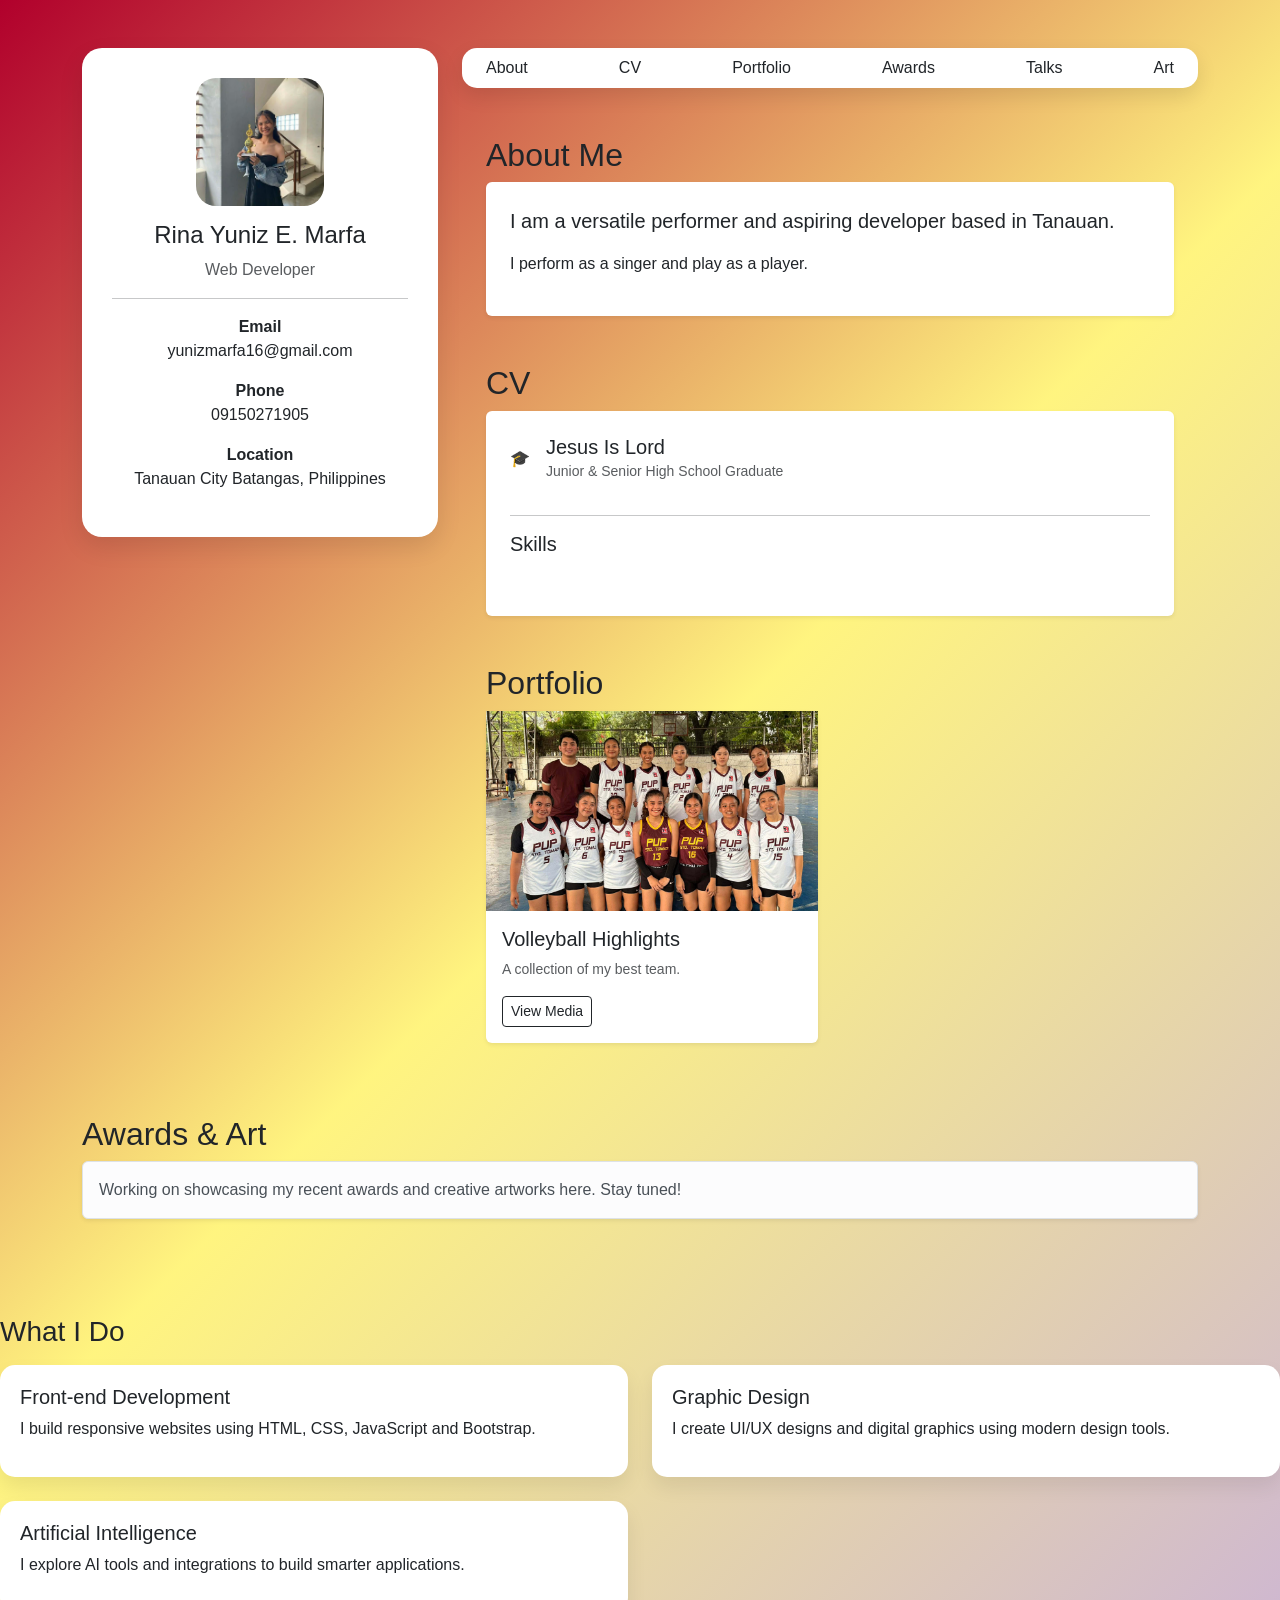
==== index.html @ 7ba2dbb7 "Add files via upload" ====
<!DOCTYPE html>
<html lang="en">

<head>
    <meta charset="UTF-8">
    <meta name="viewport" content="width=device-width, initial-scale=1">

    <title>My Portfolio</title>

    <!-- Bootstrap -->
    <link href="https://cdn.jsdelivr.net/npm/bootstrap@5.3.2/dist/css/bootstrap.min.css" rel="stylesheet">

    <style>
        body {
            background: linear-gradient(135deg, #b1002c, hsl(55, 100%, 75%), #cfb8d0);
            font-family: Arial;
        }

        .profile-card {
            background: white;
            border-radius: 20px;
            padding: 30px;
            box-shadow: 0 10px 25px rgba(0, 0, 0, 0.1);
            text-align: center;
        }

        .profile-card img {
            width: 120px;
            height: 120px;
            border-radius: 20px;
            object-fit: cover;
            margin-bottom: 15px;
        }

        .info-card {
            background: white;
            border-radius: 15px;
            padding: 20px;
            box-shadow: 0 10px 20px rgba(0, 0, 0, 0.08);
            height: 100%;
        }

        .navbar {
            border-radius: 15px;
            box-shadow: 0 8px 20px rgba(0, 0, 0, 0.1);
        }
    </style>
</head>

<body>

    <div class="container py-5">

        <div class="row">

            <!-- LEFT PROFILE -->
            <div class="col-md-4 mb-4">

                <div class="profile-card">

                    <img src="yuniz.jpg" style="width:128px;height:128px;">

                    <h4>Rina Yuniz E. Marfa</h4>
                    <p class="text-muted">Web Developer</p>

                    <hr>

                    <p><strong>Email</strong><br>yunizmarfa16@gmail.com</p>
                    <p><strong>Phone</strong><br>09150271905</p>
                    <p><strong>Location</strong><br>Tanauan City Batangas, Philippines</p>

                </div>

            </div>

            <!-- RIGHT CONTENT -->
            <div class="col-md-8">

                <!-- NAV -->
                <nav class="navbar navbar-light bg-white px-4 mb-4">
                    <a class="nav-link" href="#about">About</a>
                    <a class="nav-link" href="#cv">CV</a>
                    <a class="nav-link" href="#portfolio">Portfolio</a>
                    <a class="nav-link" href="#awards">Awards</a>
                    <a class="nav-link" href="#talks">Talks</a>
                    <a class="nav-link" href="#art">Art</a>
                </nav>

                <div class="content-wrapper p-4">

                    <section id="about" class="mb-5">
                        <h2 class="section-title">About Me</h2>
                        <div class="card shadow-sm border-0 p-4 bg-glass">
                            <p class="lead">I am a versatile performer and aspiring developer based in Tanauan.</p>
                            <p>I perform as a singer and play as a player.</p>
                        </div>
                    </section>

                    <section id="cv" class="mb-5">
                        <h2 class="section-title">CV</h2>
                        <div class="card shadow-sm border-0 p-4">
                            <div class="d-flex align-items-center mb-3">
                                <div class="icon-box me-3">🎓</div>
                                <div>
                                    <h5 class="mb-0">Jesus Is Lord</h5>
                                    <small class="text-muted">Junior & Senior High School Graduate</small>
                                </div>
                            </div>
                            <hr>
                            <h5 class="mb-3">Skills</h5>
                            <div class="d-flex flex-wrap gap-2">
                                <span class="badge bg-soft-primary">Front-end Development</span>
                                <span class="badge bg-soft-primary">Public Performance</span>
                                <span class="badge bg-soft-primary">Event Hosting</span>
                            </div>
                        </div>
                    </section>

                    <section id="portfolio" class="mb-5">
                        <h2 class="section-title">Portfolio</h2>
                        <div class="row g-4">
                            <div class="col-md-6">
                                <div class="card project-card h-100 border-0 shadow-sm">
                                    <div class="project-image-wrapper">
                                        <img src="yuniz1.jpg" alt="VARSITY" class="img-fluid w-100"
                                            style="height: 200px; object-fit: cover;">
                                    </div>
                                    <div class="card-body">
                                        <h5>Volleyball Highlights</h5>
                                        <p class="small text-muted">A collection of my best team.</p>
                                        <button class="btn btn-sm btn-outline-dark">View Media</button>
                                    </div>
                                </div>
                            </div>
                        </div>
                </div>
            </div>

        </div>
        </section>

        <section id="awards" class="mb-5">
            <h2 class="section-title">Awards & Art</h2>
            <div class="alert alert-light border shadow-sm">
                Working on showcasing my recent awards and creative artworks here. Stay tuned!
            </div>
        </section>

    </div>

    <!-- WHAT I DO -->
    <h3 class="mb-3">What I Do</h3>

    <div class="row g-4">
        <div class="col-md-6">
            <div class="info-card">
                <h5>Front-end Development</h5>
                <p>
                    I build responsive websites using HTML, CSS, JavaScript and Bootstrap.
                </p>
            </div>
        </div>

        <div class="col-md-6">
            <div class="info-card">
                <h5>Graphic Design</h5>
                <p>
                    I create UI/UX designs and digital graphics using modern design tools.
                </p>
            </div>
        </div>

        <div class="col-md-6">
            <div class="info-card">
                <h5>Artificial Intelligence</h5>
                <p>
                    I explore AI tools and integrations to build smarter applications.
                </p>
            </div>
        </div>

    </div>

    </div>

    </div>

    </div>

</body>

</html>
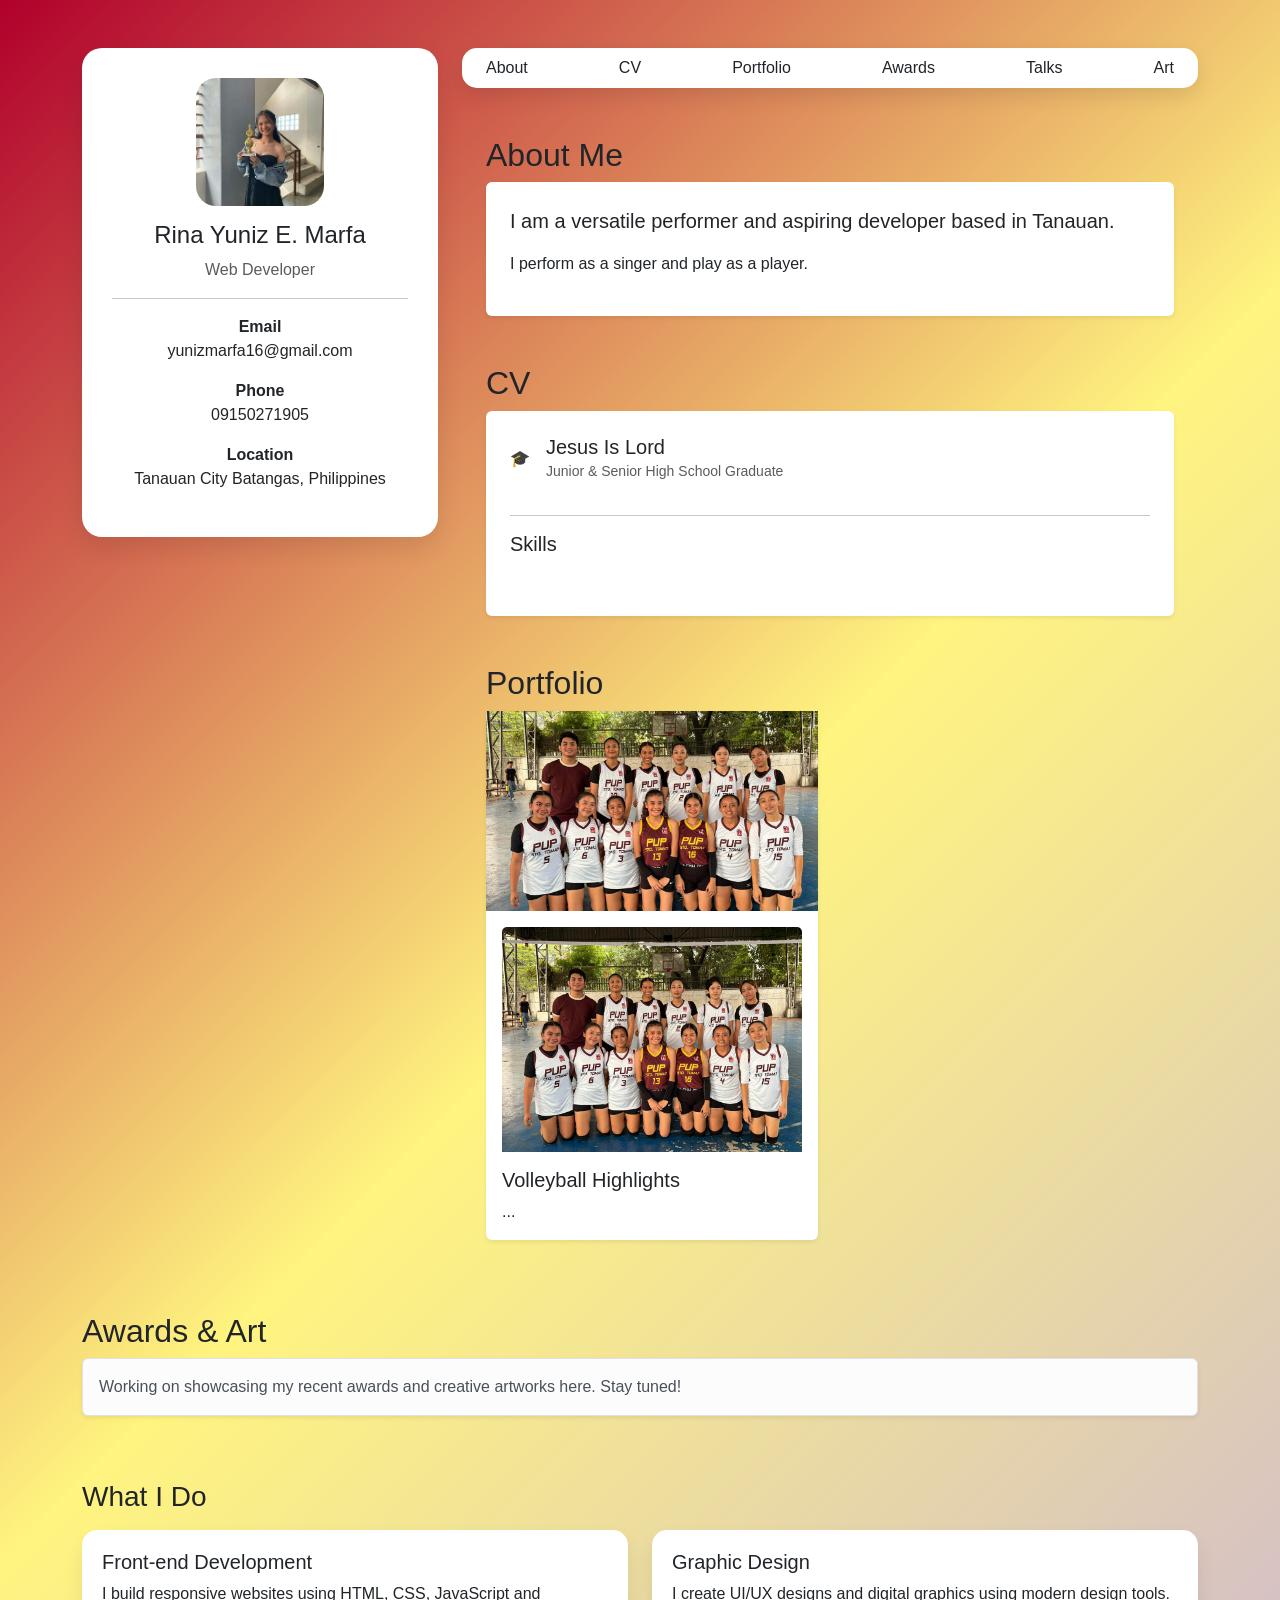
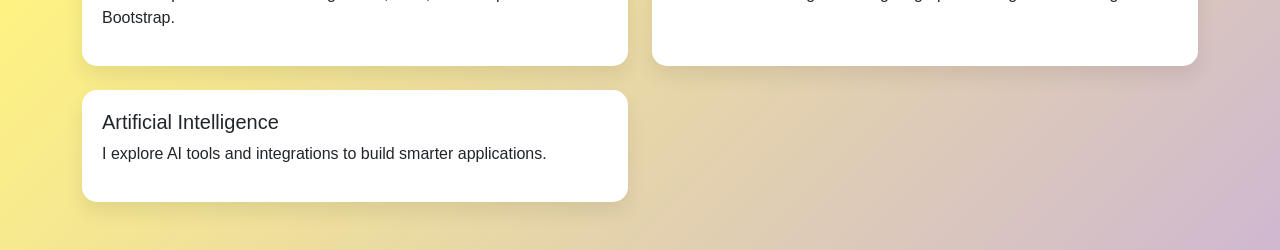
==== commit 865a2e45: "Update index.html" ====
--- a/index.html
+++ b/index.html
@@ -58,7 +58,7 @@
 
                 <div class="profile-card">
 
-                    <img src="yuniz.jpg" style="width:128px;height:128px;">
+                    <img src="yuniz.jpg"style="width:128px;height:128px;">
 
                     <h4>Rina Yuniz E. Marfa</h4>
                     <p class="text-muted">Web Developer</p>
@@ -126,10 +126,9 @@
                                             style="height: 200px; object-fit: cover;">
                                     </div>
                                     <div class="card-body">
-                                        <h5>Volleyball Highlights</h5>
-                                        <p class="small text-muted">A collection of my best team.</p>
-                                        <button class="btn btn-sm btn-outline-dark">View Media</button>
-                                    </div>
+    <img src="yuniz1.jpg" class="card-img-top mb-3" alt="Volleyball image">
+    <h5>Volleyball Highlights</h5>
+    ...
                                 </div>
                             </div>
                         </div>
@@ -189,4 +188,5 @@
 
 </body>
 
-</html>+
+</html>
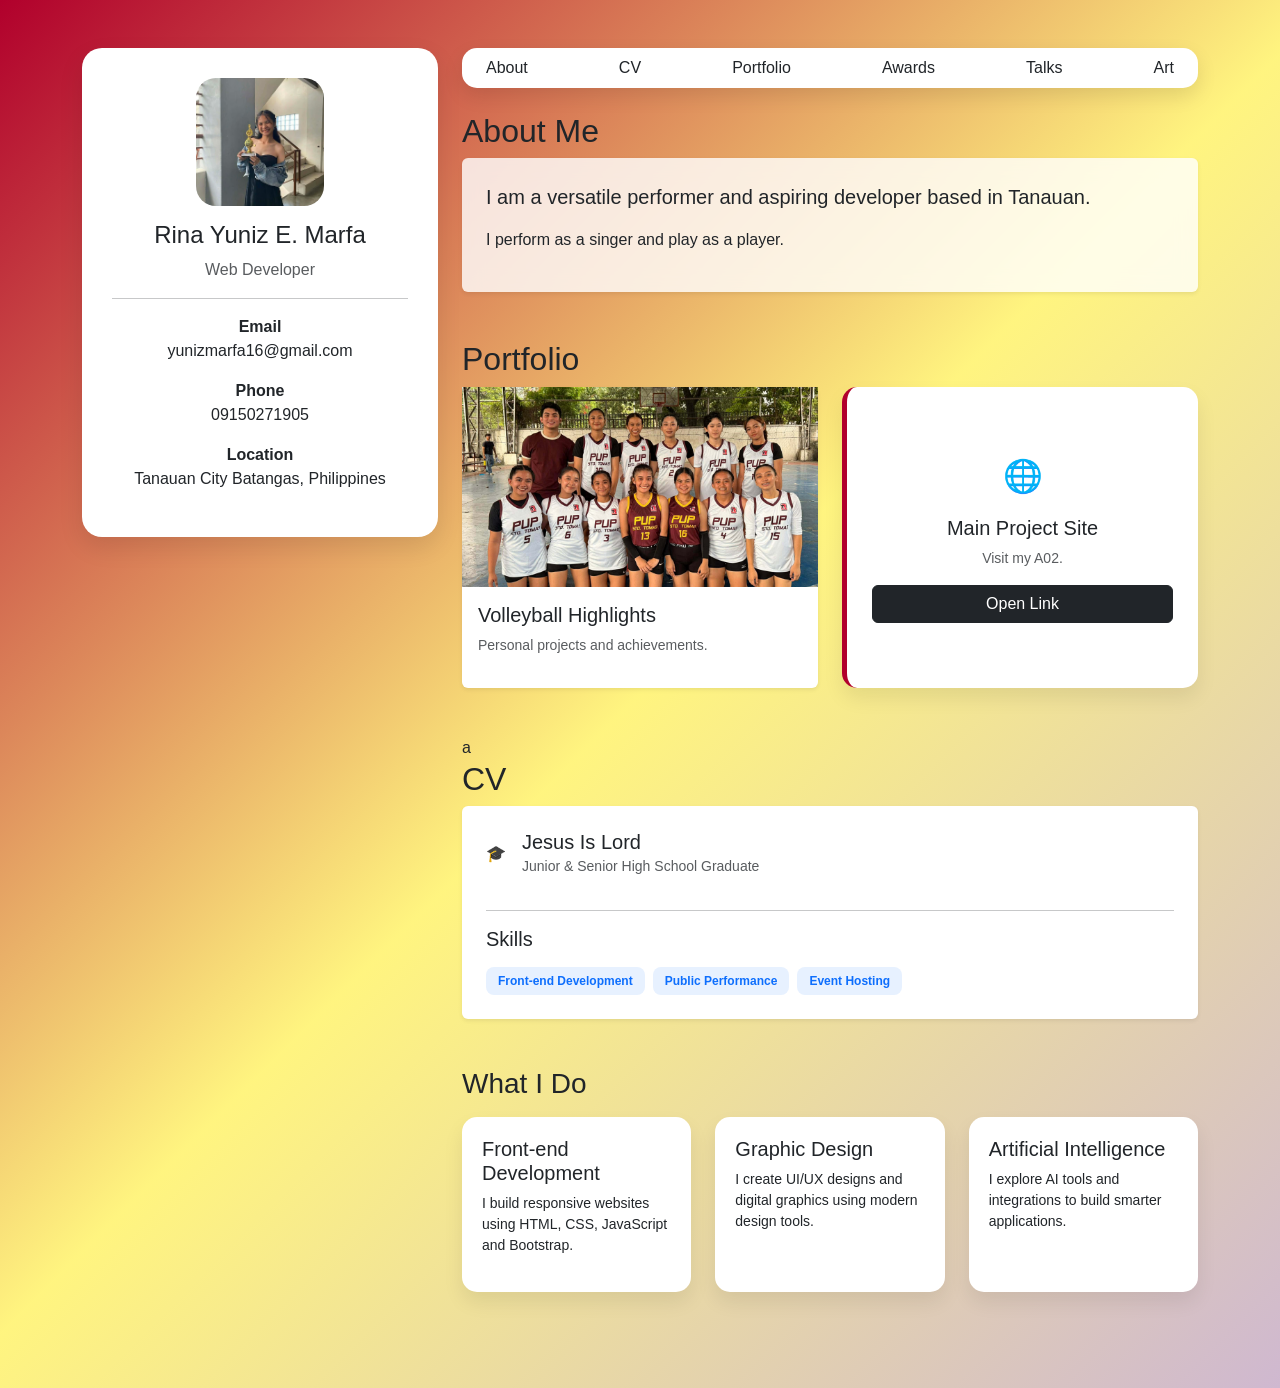
==== commit dd26b36b: "Update index.html" ====
--- a/index.html
+++ b/index.html
@@ -7,7 +7,6 @@
 
     <title>My Portfolio</title>
 
-    <!-- Bootstrap -->
     <link href="https://cdn.jsdelivr.net/npm/bootstrap@5.3.2/dist/css/bootstrap.min.css" rel="stylesheet">
 
     <style>
@@ -44,6 +43,34 @@
             border-radius: 15px;
             box-shadow: 0 8px 20px rgba(0, 0, 0, 0.1);
         }
+
+        .bg-glass {
+            background: rgba(255, 255, 255, 0.8) !important;
+            backdrop-filter: blur(10px);
+        }
+
+        .badge {
+            padding: 8px 12px;
+            border-radius: 8px;
+        }
+
+        .bg-soft-primary {
+            background-color: #e7f1ff;
+            color: #0d6efd;
+        }
+
+        .external-link-card {
+            background: white;
+            border-radius: 15px;
+            padding: 25px;
+            box-shadow: 0 10px 20px rgba(0, 0, 0, 0.08);
+            border-left: 5px solid #b1002c; /* Accents the box with your theme color */
+            transition: transform 0.3s ease;
+        }
+
+        .external-link-card:hover {
+            transform: translateY(-5px);
+        }
     </style>
 </head>
 
@@ -53,31 +80,21 @@
 
         <div class="row">
 
-            <!-- LEFT PROFILE -->
             <div class="col-md-4 mb-4">
-
                 <div class="profile-card">
-
-                    <img src="yuniz.jpg"style="width:128px;height:128px;">
-
+                    <img src="yuniz.jpg" style="width:128px;height:128px;">
                     <h4>Rina Yuniz E. Marfa</h4>
                     <p class="text-muted">Web Developer</p>
-
                     <hr>
-
                     <p><strong>Email</strong><br>yunizmarfa16@gmail.com</p>
                     <p><strong>Phone</strong><br>09150271905</p>
                     <p><strong>Location</strong><br>Tanauan City Batangas, Philippines</p>
-
                 </div>
-
             </div>
 
-            <!-- RIGHT CONTENT -->
             <div class="col-md-8">
 
-                <!-- NAV -->
-                <nav class="navbar navbar-light bg-white px-4 mb-4">
+                <nav class="navbar navbar-light bg-white px-4 mb-4 d-flex justify-content-between">
                     <a class="nav-link" href="#about">About</a>
                     <a class="nav-link" href="#cv">CV</a>
                     <a class="nav-link" href="#portfolio">Portfolio</a>
@@ -86,7 +103,7 @@
                     <a class="nav-link" href="#art">Art</a>
                 </nav>
 
-                <div class="content-wrapper p-4">
+                <div class="content-wrapper">
 
                     <section id="about" class="mb-5">
                         <h2 class="section-title">About Me</h2>
@@ -95,6 +112,34 @@
                             <p>I perform as a singer and play as a player.</p>
                         </div>
                     </section>
+
+                    <section id="portfolio" class="mb-5">
+                        <h2 class="section-title">Portfolio</h2>
+                        <div class="row g-4">
+                            <div class="col-md-6">
+                                <div class="card project-card h-100 border-0 shadow-sm">
+                                    <div class="project-image-wrapper">
+                                        <img src="yuniz1.jpg" alt="VARSITY" class="img-fluid w-100" style="height: 200px; object-fit: cover;">
+                                    </div>
+                                    <div class="card-body">
+                                        <h5>Volleyball Highlights</h5>
+                                        <p class="text-muted small">Personal projects and achievements.</p>
+                                    </div>
+                                </div>
+                            </div>
+
+                            <div class="col-md-6">
+                                <div class="external-link-card h-100 d-flex flex-column justify-content-center align-items-center text-center">
+                                    <div class="mb-3">
+                                        <span style="font-size: 2rem;">🌐</span>
+                                    </div>
+                                    <h5>Main Project Site</h5>
+                                    <p class="text-muted small">Visit my A02.</p>
+                                    <a href="https://yourenice.github.io/yuniz.github.io/" target="_blank" class="btn btn-dark w-100">Open Link</a>
+                                </div>
+                            </div>
+                        </div>
+                    </section>a
 
                     <section id="cv" class="mb-5">
                         <h2 class="section-title">CV</h2>
@@ -116,77 +161,33 @@
                         </div>
                     </section>
 
-                    <section id="portfolio" class="mb-5">
-                        <h2 class="section-title">Portfolio</h2>
-                        <div class="row g-4">
-                            <div class="col-md-6">
-                                <div class="card project-card h-100 border-0 shadow-sm">
-                                    <div class="project-image-wrapper">
-                                        <img src="yuniz1.jpg" alt="VARSITY" class="img-fluid w-100"
-                                            style="height: 200px; object-fit: cover;">
-                                    </div>
-                                    <div class="card-body">
-    <img src="yuniz1.jpg" class="card-img-top mb-3" alt="Volleyball image">
-    <h5>Volleyball Highlights</h5>
-    ...
-                                </div>
+                    <h3 class="mb-3">What I Do</h3>
+                    <div class="row g-4 mb-5">
+                        <div class="col-md-4">
+                            <div class="info-card">
+                                <h5>Front-end Development</h5>
+                                <p class="small">I build responsive websites using HTML, CSS, JavaScript and Bootstrap.</p>
                             </div>
                         </div>
+                        <div class="col-md-4">
+                            <div class="info-card">
+                                <h5>Graphic Design</h5>
+                                <p class="small">I create UI/UX designs and digital graphics using modern design tools.</p>
+                            </div>
+                        </div>
+                        <div class="col-md-4">
+                            <div class="info-card">
+                                <h5>Artificial Intelligence</h5>
+                                <p class="small">I explore AI tools and integrations to build smarter applications.</p>
+                            </div>
+                        </div>
+                    </div>
+
                 </div>
             </div>
-
         </div>
-        </section>
-
-        <section id="awards" class="mb-5">
-            <h2 class="section-title">Awards & Art</h2>
-            <div class="alert alert-light border shadow-sm">
-                Working on showcasing my recent awards and creative artworks here. Stay tuned!
-            </div>
-        </section>
-
-    </div>
-
-    <!-- WHAT I DO -->
-    <h3 class="mb-3">What I Do</h3>
-
-    <div class="row g-4">
-        <div class="col-md-6">
-            <div class="info-card">
-                <h5>Front-end Development</h5>
-                <p>
-                    I build responsive websites using HTML, CSS, JavaScript and Bootstrap.
-                </p>
-            </div>
-        </div>
-
-        <div class="col-md-6">
-            <div class="info-card">
-                <h5>Graphic Design</h5>
-                <p>
-                    I create UI/UX designs and digital graphics using modern design tools.
-                </p>
-            </div>
-        </div>
-
-        <div class="col-md-6">
-            <div class="info-card">
-                <h5>Artificial Intelligence</h5>
-                <p>
-                    I explore AI tools and integrations to build smarter applications.
-                </p>
-            </div>
-        </div>
-
-    </div>
-
-    </div>
-
-    </div>
-
     </div>
 
 </body>
 
-
 </html>
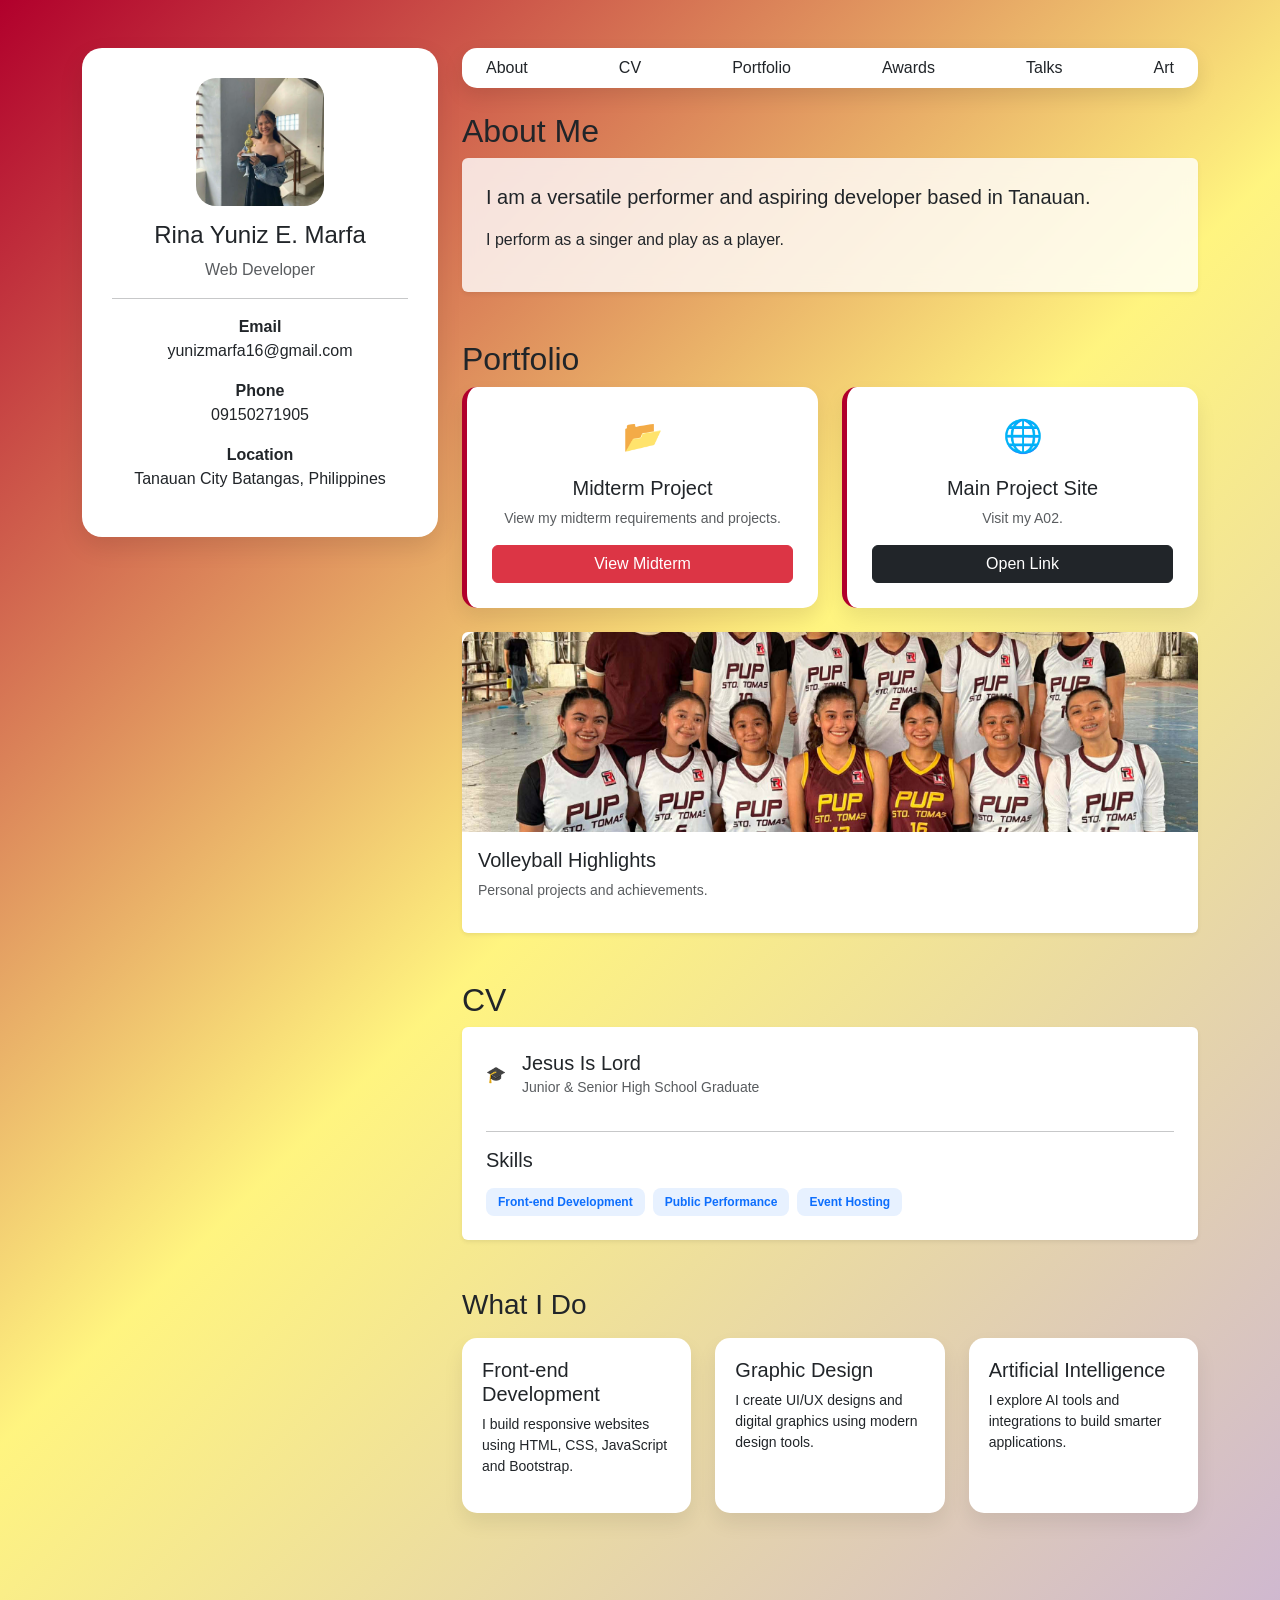
==== commit 727ac9b0: "Rename index_portfolio.html to index.html" ====
--- a/index.html
+++ b/index.html
@@ -1,193 +1,205 @@
-<!DOCTYPE html>
-<html lang="en">
-
-<head>
-    <meta charset="UTF-8">
-    <meta name="viewport" content="width=device-width, initial-scale=1">
-
-    <title>My Portfolio</title>
-
-    <link href="https://cdn.jsdelivr.net/npm/bootstrap@5.3.2/dist/css/bootstrap.min.css" rel="stylesheet">
-
-    <style>
-        body {
-            background: linear-gradient(135deg, #b1002c, hsl(55, 100%, 75%), #cfb8d0);
-            font-family: Arial;
-        }
-
-        .profile-card {
-            background: white;
-            border-radius: 20px;
-            padding: 30px;
-            box-shadow: 0 10px 25px rgba(0, 0, 0, 0.1);
-            text-align: center;
-        }
-
-        .profile-card img {
-            width: 120px;
-            height: 120px;
-            border-radius: 20px;
-            object-fit: cover;
-            margin-bottom: 15px;
-        }
-
-        .info-card {
-            background: white;
-            border-radius: 15px;
-            padding: 20px;
-            box-shadow: 0 10px 20px rgba(0, 0, 0, 0.08);
-            height: 100%;
-        }
-
-        .navbar {
-            border-radius: 15px;
-            box-shadow: 0 8px 20px rgba(0, 0, 0, 0.1);
-        }
-
-        .bg-glass {
-            background: rgba(255, 255, 255, 0.8) !important;
-            backdrop-filter: blur(10px);
-        }
-
-        .badge {
-            padding: 8px 12px;
-            border-radius: 8px;
-        }
-
-        .bg-soft-primary {
-            background-color: #e7f1ff;
-            color: #0d6efd;
-        }
-
-        .external-link-card {
-            background: white;
-            border-radius: 15px;
-            padding: 25px;
-            box-shadow: 0 10px 20px rgba(0, 0, 0, 0.08);
-            border-left: 5px solid #b1002c; /* Accents the box with your theme color */
-            transition: transform 0.3s ease;
-        }
-
-        .external-link-card:hover {
-            transform: translateY(-5px);
-        }
-    </style>
-</head>
-
-<body>
-
-    <div class="container py-5">
-
-        <div class="row">
-
-            <div class="col-md-4 mb-4">
-                <div class="profile-card">
-                    <img src="yuniz.jpg" style="width:128px;height:128px;">
-                    <h4>Rina Yuniz E. Marfa</h4>
-                    <p class="text-muted">Web Developer</p>
-                    <hr>
-                    <p><strong>Email</strong><br>yunizmarfa16@gmail.com</p>
-                    <p><strong>Phone</strong><br>09150271905</p>
-                    <p><strong>Location</strong><br>Tanauan City Batangas, Philippines</p>
-                </div>
-            </div>
-
-            <div class="col-md-8">
-
-                <nav class="navbar navbar-light bg-white px-4 mb-4 d-flex justify-content-between">
-                    <a class="nav-link" href="#about">About</a>
-                    <a class="nav-link" href="#cv">CV</a>
-                    <a class="nav-link" href="#portfolio">Portfolio</a>
-                    <a class="nav-link" href="#awards">Awards</a>
-                    <a class="nav-link" href="#talks">Talks</a>
-                    <a class="nav-link" href="#art">Art</a>
-                </nav>
-
-                <div class="content-wrapper">
-
-                    <section id="about" class="mb-5">
-                        <h2 class="section-title">About Me</h2>
-                        <div class="card shadow-sm border-0 p-4 bg-glass">
-                            <p class="lead">I am a versatile performer and aspiring developer based in Tanauan.</p>
-                            <p>I perform as a singer and play as a player.</p>
-                        </div>
-                    </section>
-
-                    <section id="portfolio" class="mb-5">
-                        <h2 class="section-title">Portfolio</h2>
-                        <div class="row g-4">
-                            <div class="col-md-6">
-                                <div class="card project-card h-100 border-0 shadow-sm">
-                                    <div class="project-image-wrapper">
-                                        <img src="yuniz1.jpg" alt="VARSITY" class="img-fluid w-100" style="height: 200px; object-fit: cover;">
-                                    </div>
-                                    <div class="card-body">
-                                        <h5>Volleyball Highlights</h5>
-                                        <p class="text-muted small">Personal projects and achievements.</p>
-                                    </div>
-                                </div>
-                            </div>
-
-                            <div class="col-md-6">
-                                <div class="external-link-card h-100 d-flex flex-column justify-content-center align-items-center text-center">
-                                    <div class="mb-3">
-                                        <span style="font-size: 2rem;">🌐</span>
-                                    </div>
-                                    <h5>Main Project Site</h5>
-                                    <p class="text-muted small">Visit my A02.</p>
-                                    <a href="https://yourenice.github.io/yuniz.github.io/" target="_blank" class="btn btn-dark w-100">Open Link</a>
-                                </div>
-                            </div>
-                        </div>
-                    </section>a
-
-                    <section id="cv" class="mb-5">
-                        <h2 class="section-title">CV</h2>
-                        <div class="card shadow-sm border-0 p-4">
-                            <div class="d-flex align-items-center mb-3">
-                                <div class="icon-box me-3">🎓</div>
-                                <div>
-                                    <h5 class="mb-0">Jesus Is Lord</h5>
-                                    <small class="text-muted">Junior & Senior High School Graduate</small>
-                                </div>
-                            </div>
-                            <hr>
-                            <h5 class="mb-3">Skills</h5>
-                            <div class="d-flex flex-wrap gap-2">
-                                <span class="badge bg-soft-primary">Front-end Development</span>
-                                <span class="badge bg-soft-primary">Public Performance</span>
-                                <span class="badge bg-soft-primary">Event Hosting</span>
-                            </div>
-                        </div>
-                    </section>
-
-                    <h3 class="mb-3">What I Do</h3>
-                    <div class="row g-4 mb-5">
-                        <div class="col-md-4">
-                            <div class="info-card">
-                                <h5>Front-end Development</h5>
-                                <p class="small">I build responsive websites using HTML, CSS, JavaScript and Bootstrap.</p>
-                            </div>
-                        </div>
-                        <div class="col-md-4">
-                            <div class="info-card">
-                                <h5>Graphic Design</h5>
-                                <p class="small">I create UI/UX designs and digital graphics using modern design tools.</p>
-                            </div>
-                        </div>
-                        <div class="col-md-4">
-                            <div class="info-card">
-                                <h5>Artificial Intelligence</h5>
-                                <p class="small">I explore AI tools and integrations to build smarter applications.</p>
-                            </div>
-                        </div>
-                    </div>
-
-                </div>
-            </div>
-        </div>
-    </div>
-
-</body>
-
-</html>
+<!DOCTYPE html>
+<html lang="en">
+
+<head>
+    <meta charset="UTF-8">
+    <meta name="viewport" content="width=device-width, initial-scale=1">
+
+    <title>My Portfolio</title>
+
+    <link href="https://cdn.jsdelivr.net/npm/bootstrap@5.3.2/dist/css/bootstrap.min.css" rel="stylesheet">
+
+    <style>
+        body {
+            background: linear-gradient(135deg, #b1002c, hsl(55, 100%, 75%), #cfb8d0);
+            font-family: Arial;
+        }
+
+        .profile-card {
+            background: white;
+            border-radius: 20px;
+            padding: 30px;
+            box-shadow: 0 10px 25px rgba(0, 0, 0, 0.1);
+            text-align: center;
+        }
+
+        .profile-card img {
+            width: 120px;
+            height: 120px;
+            border-radius: 20px;
+            object-fit: cover;
+            margin-bottom: 15px;
+        }
+
+        .info-card {
+            background: white;
+            border-radius: 15px;
+            padding: 20px;
+            box-shadow: 0 10px 20px rgba(0, 0, 0, 0.08);
+            height: 100%;
+        }
+
+        .navbar {
+            border-radius: 15px;
+            box-shadow: 0 8px 20px rgba(0, 0, 0, 0.1);
+        }
+
+        .bg-glass {
+            background: rgba(255, 255, 255, 0.8) !important;
+            backdrop-filter: blur(10px);
+        }
+
+        .badge {
+            padding: 8px 12px;
+            border-radius: 8px;
+        }
+
+        .bg-soft-primary {
+            background-color: #e7f1ff;
+            color: #0d6efd;
+        }
+
+        .external-link-card {
+            background: white;
+            border-radius: 15px;
+            padding: 25px;
+            box-shadow: 0 10px 20px rgba(0, 0, 0, 0.08);
+            border-left: 5px solid #b1002c;
+            transition: transform 0.3s ease;
+        }
+
+        .external-link-card:hover {
+            transform: translateY(-5px);
+        }
+    </style>
+</head>
+
+<body>
+
+    <div class="container py-5">
+
+        <div class="row">
+
+            <div class="col-md-4 mb-4">
+                <div class="profile-card">
+                    <img src="yuniz.jpg" style="width:128px;height:128px;">
+                    <h4>Rina Yuniz E. Marfa</h4>
+                    <p class="text-muted">Web Developer</p>
+                    <hr>
+                    <p><strong>Email</strong><br>yunizmarfa16@gmail.com</p>
+                    <p><strong>Phone</strong><br>09150271905</p>
+                    <p><strong>Location</strong><br>Tanauan City Batangas, Philippines</p>
+                </div>
+            </div>
+
+            <div class="col-md-8">
+
+                <nav class="navbar navbar-light bg-white px-4 mb-4 d-flex justify-content-between">
+                    <a class="nav-link" href="#about">About</a>
+                    <a class="nav-link" href="#cv">CV</a>
+                    <a class="nav-link" href="#portfolio">Portfolio</a>
+                    <a class="nav-link" href="#awards">Awards</a>
+                    <a class="nav-link" href="#talks">Talks</a>
+                    <a class="nav-link" href="#art">Art</a>
+                </nav>
+
+                <div class="content-wrapper">
+
+                    <section id="about" class="mb-5">
+                        <h2 class="section-title">About Me</h2>
+                        <div class="card shadow-sm border-0 p-4 bg-glass">
+                            <p class="lead">I am a versatile performer and aspiring developer based in Tanauan.</p>
+                            <p>I perform as a singer and play as a player.</p>
+                        </div>
+                    </section>
+
+                    <section id="portfolio" class="mb-5">
+                        <h2 class="section-title">Portfolio</h2>
+                        <div class="row g-4">
+                            <!-- Midterm Project Link Added Here -->
+                            <div class="col-md-6">
+                                <div class="external-link-card h-100 d-flex flex-column justify-content-center align-items-center text-center">
+                                    <div class="mb-3">
+                                        <span style="font-size: 2rem;">📂</span>
+                                    </div>
+                                    <h5>Midterm Project</h5>
+                                    <p class="text-muted small">View my midterm requirements and projects.</p>
+                                    <a href="https://yourenice.github.io/midterm/" target="_blank" class="btn btn-danger w-100">View Midterm</a>
+                                </div>
+                            </div>
+
+                            <div class="col-md-6">
+                                <div class="external-link-card h-100 d-flex flex-column justify-content-center align-items-center text-center">
+                                    <div class="mb-3">
+                                        <span style="font-size: 2rem;">🌐</span>
+                                    </div>
+                                    <h5>Main Project Site</h5>
+                                    <p class="text-muted small">Visit my A02.</p>
+                                    <a href="https://yourenice.github.io/yuniz.github.io/" target="_blank" class="btn btn-dark w-100">Open Link</a>
+                                </div>
+                            </div>
+
+                            <div class="col-md-12">
+                                <div class="card project-card h-100 border-0 shadow-sm">
+                                    <div class="project-image-wrapper">
+                                        <img src="yuniz1.jpg" alt="VARSITY" class="img-fluid w-100" style="height: 200px; object-fit: cover; border-top-left-radius: 15px; border-top-right-radius: 15px;">
+                                    </div>
+                                    <div class="card-body">
+                                        <h5>Volleyball Highlights</h5>
+                                        <p class="text-muted small">Personal projects and achievements.</p>
+                                    </div>
+                                </div>
+                            </div>
+                        </div>
+                    </section>
+
+                    <section id="cv" class="mb-5">
+                        <h2 class="section-title">CV</h2>
+                        <div class="card shadow-sm border-0 p-4">
+                            <div class="d-flex align-items-center mb-3">
+                                <div class="icon-box me-3">🎓</div>
+                                <div>
+                                    <h5 class="mb-0">Jesus Is Lord</h5>
+                                    <small class="text-muted">Junior & Senior High School Graduate</small>
+                                </div>
+                            </div>
+                            <hr>
+                            <h5 class="mb-3">Skills</h5>
+                            <div class="d-flex flex-wrap gap-2">
+                                <span class="badge bg-soft-primary">Front-end Development</span>
+                                <span class="badge bg-soft-primary">Public Performance</span>
+                                <span class="badge bg-soft-primary">Event Hosting</span>
+                            </div>
+                        </div>
+                    </section>
+
+                    <h3 class="mb-3">What I Do</h3>
+                    <div class="row g-4 mb-5">
+                        <div class="col-md-4">
+                            <div class="info-card">
+                                <h5>Front-end Development</h5>
+                                <p class="small">I build responsive websites using HTML, CSS, JavaScript and Bootstrap.</p>
+                            </div>
+                        </div>
+                        <div class="col-md-4">
+                            <div class="info-card">
+                                <h5>Graphic Design</h5>
+                                <p class="small">I create UI/UX designs and digital graphics using modern design tools.</p>
+                            </div>
+                        </div>
+                        <div class="col-md-4">
+                            <div class="info-card">
+                                <h5>Artificial Intelligence</h5>
+                                <p class="small">I explore AI tools and integrations to build smarter applications.</p>
+                            </div>
+                        </div>
+                    </div>
+
+                </div>
+            </div>
+        </div>
+    </div>
+
+</body>
+
+</html>
